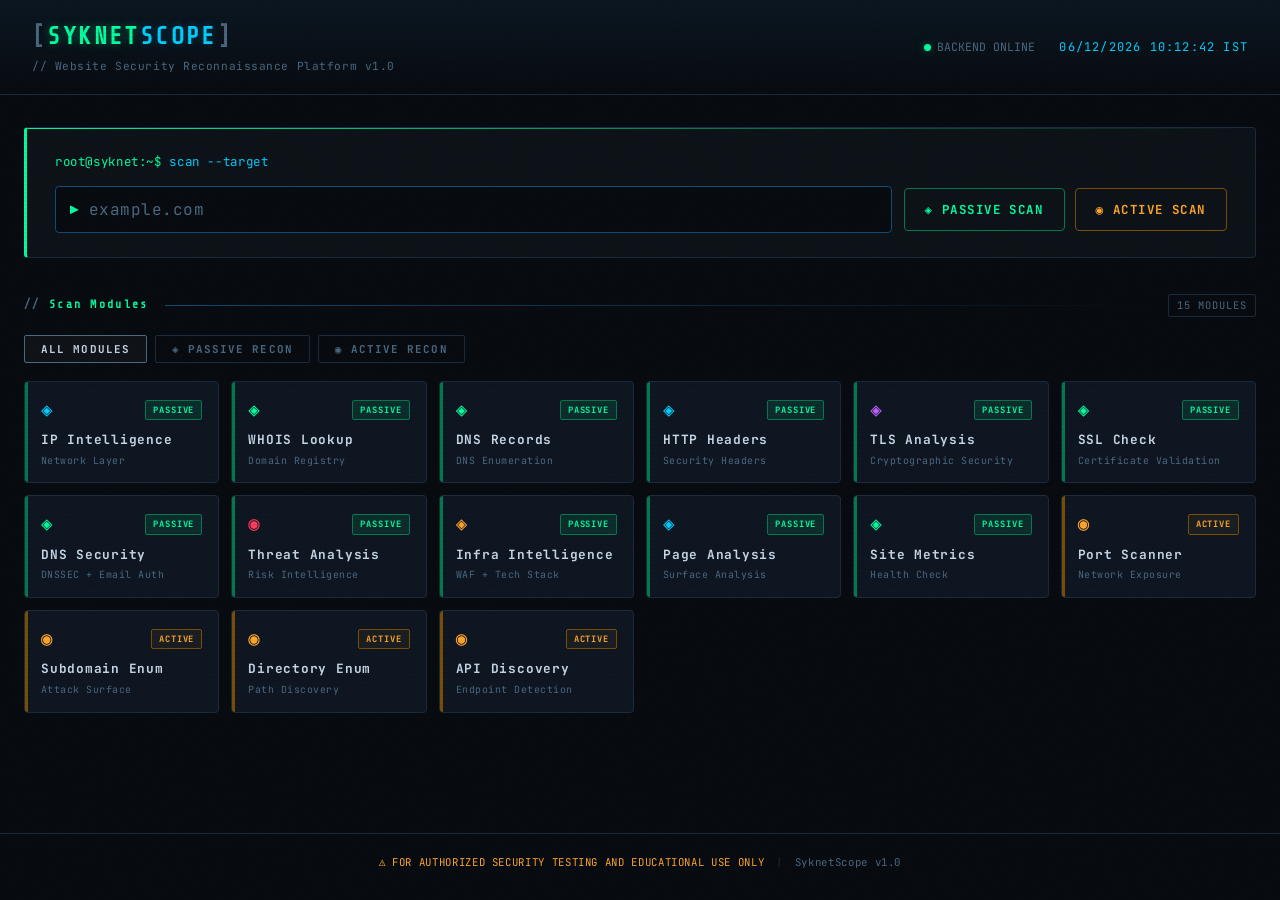
==== index.html @ b700f61b "Rename frontend/index.html to index.html" ====
<!DOCTYPE html>
<html lang="en">
<head>
<meta charset="UTF-8">
<meta name="viewport" content="width=device-width, initial-scale=1.0">
<title>SyknetScope — Web Recon</title>
<link rel="preconnect" href="https://fonts.googleapis.com">
<link rel="preconnect" href="https://fonts.gstatic.com" crossorigin>
<link href="https://fonts.googleapis.com/css2?family=JetBrains+Mono:wght@300;400;500;700&family=Share+Tech+Mono&display=swap" rel="stylesheet">
<style>
/* ─────────────────────────────────────────────
   ROOT + RESET
───────────────────────────────────────────── */
:root {
  --bg:          #060a0f;
  --bg-surface:  #0b1117;
  --bg-card:     #0d1520;
  --border:      #1a2a3a;
  --border-glow: #0f4c75;
  --green:       #00ff9f;
  --green-dim:   #007a4d;
  --green-faint: #00ff9f18;
  --cyan:        #00cfff;
  --cyan-dim:    #006d88;
  --amber:       #ffa62b;
  --red:         #ff3b5c;
  --red-dim:     #4a0010;
  --purple:      #bd5fff;
  --text-primary:#c8d8e8;
  --text-dim:    #4a6880;
  --text-label:  #6a8aa8;
  --font:        'JetBrains Mono','Share Tech Mono',monospace;
  --radius:      4px;
  --glow-g:      0 0 8px #00ff9f55, 0 0 20px #00ff9f22;
  --glow-c:      0 0 8px #00cfff44, 0 0 20px #00cfff11;
}
*,*::before,*::after{box-sizing:border-box;margin:0;padding:0;}
html{scroll-behavior:smooth;}
body{font-family:var(--font);background:var(--bg);color:var(--text-primary);min-height:100vh;overflow-x:hidden;line-height:1.6;}

/* ─────────────────────────────────────────────
   CRT OVERLAY
───────────────────────────────────────────── */
.scanline{position:fixed;inset:0;pointer-events:none;z-index:9999;background:repeating-linear-gradient(0deg,transparent,transparent 2px,rgba(0,0,0,.04) 2px,rgba(0,0,0,.04) 4px);}
.noise{position:fixed;inset:0;pointer-events:none;z-index:9998;opacity:.025;background-image:url("data:image/svg+xml,%3Csvg viewBox='0 0 256 256' xmlns='http://www.w3.org/2000/svg'%3E%3Cfilter id='n'%3E%3CfeTurbulence type='fractalNoise' baseFrequency='0.9' numOctaves='4' stitchTiles='stitch'/%3E%3C/filter%3E%3Crect width='100%25' height='100%25' filter='url(%23n)'/%3E%3C/svg%3E");background-size:200px 200px;}

/* ─────────────────────────────────────────────
   HEADER
───────────────────────────────────────────── */
header{display:flex;justify-content:space-between;align-items:center;padding:18px 32px;border-bottom:1px solid var(--border);background:linear-gradient(180deg,#0a1520,var(--bg));position:sticky;top:0;z-index:100;backdrop-filter:blur(4px);}
.logo{font-family:'Share Tech Mono',monospace;font-size:1.5rem;font-weight:700;letter-spacing:.1em;}
.logo-bracket{color:var(--text-dim);}
.logo-text{color:var(--green);text-shadow:var(--glow-g);}
.logo-accent{color:var(--cyan);text-shadow:var(--glow-c);}
.tagline{font-size:.7rem;color:var(--text-dim);margin-top:2px;letter-spacing:.05em;}
.header-right{display:flex;align-items:center;gap:24px;font-size:.72rem;color:var(--text-dim);}
.status-dot{width:7px;height:7px;border-radius:50%;background:var(--green);box-shadow:var(--glow-g);animation:blink 2s ease-in-out infinite;display:inline-block;margin-right:6px;}
@keyframes blink{0%,100%{opacity:1}50%{opacity:.4}}
.clock{color:var(--cyan);letter-spacing:.1em;font-size:.75rem;}

/* ─────────────────────────────────────────────
   MAIN
───────────────────────────────────────────── */
main{max-width:1300px;margin:0 auto;padding:32px 24px;}

/* ─────────────────────────────────────────────
   SCAN PANEL
───────────────────────────────────────────── */
.scan-panel{background:var(--bg-surface);border:1px solid var(--border);border-left:3px solid var(--green);border-radius:var(--radius);padding:24px 28px;margin-bottom:36px;position:relative;overflow:hidden;}
.scan-panel::before{content:'';position:absolute;top:0;left:0;right:0;height:1px;background:linear-gradient(90deg,var(--green),transparent);}
.terminal-prompt{font-size:.78rem;margin-bottom:14px;letter-spacing:.05em;}
.prompt-prefix{color:var(--green);}
.prompt-cmd{color:var(--cyan);}
.input-row{display:flex;gap:12px;flex-wrap:wrap;align-items:center;}
.input-wrapper{flex:1;min-width:260px;display:flex;align-items:center;background:var(--bg);border:1px solid var(--border-glow);border-radius:var(--radius);padding:0 14px;gap:10px;transition:border-color .2s,box-shadow .2s;}
.input-wrapper:focus-within{border-color:var(--green);box-shadow:0 0 0 2px var(--green-faint),var(--glow-g);}
.input-prefix{color:var(--green);font-size:.9rem;}
input[type=text]{flex:1;background:transparent;border:none;outline:none;color:var(--green);font-family:var(--font);font-size:1rem;padding:12px 0;caret-color:var(--green);letter-spacing:.03em;}
input::placeholder{color:var(--text-dim);}
.btn-group{display:flex;gap:10px;flex-wrap:wrap;}
.btn{font-family:var(--font);font-size:.78rem;font-weight:700;letter-spacing:.12em;padding:12px 20px;border:1px solid;border-radius:var(--radius);cursor:pointer;display:flex;align-items:center;gap:8px;transition:all .15s;background:transparent;}
.btn-passive{color:var(--green);border-color:var(--green-dim);}
.btn-passive:hover{background:var(--green-faint);border-color:var(--green);box-shadow:var(--glow-g);}
.btn-active{color:var(--amber);border-color:#7a4e00;}
.btn-active:hover{background:#ffa62b18;border-color:var(--amber);box-shadow:0 0 8px #ffa62b44;}

/* ─────────────────────────────────────────────
   MODULE SECTION HEADER
───────────────────────────────────────────── */
.modules-section{margin-bottom:40px;}
.modules-header{display:flex;align-items:center;gap:16px;margin-bottom:18px;}
.modules-title{font-family:'Share Tech Mono',monospace;font-size:.72rem;font-weight:700;letter-spacing:.2em;color:var(--text-dim);white-space:nowrap;}
.modules-title span{color:var(--green);}
.modules-divider{flex:1;height:1px;background:linear-gradient(90deg,var(--border-glow),transparent);}
.modules-count{font-size:.65rem;color:var(--text-dim);letter-spacing:.1em;border:1px solid var(--border);padding:2px 8px;border-radius:2px;white-space:nowrap;}

/* ─────────────────────────────────────────────
   FILTER TABS
───────────────────────────────────────────── */
.module-tabs{display:flex;gap:8px;margin-bottom:18px;flex-wrap:wrap;}
.module-tab{font-family:var(--font);font-size:.68rem;font-weight:700;letter-spacing:.1em;padding:6px 16px;border:1px solid var(--border);border-radius:2px;background:transparent;color:var(--text-dim);cursor:pointer;transition:all .15s;}
.module-tab:hover{border-color:var(--border-glow);color:var(--text-primary);}
.tab-all{color:var(--text-primary);border-color:var(--text-dim);background:#ffffff08;}
.tab-passive{color:var(--green);border-color:var(--green-dim);background:var(--green-faint);}
.tab-active-r{color:var(--amber);border-color:#7a4e00;background:#ffa62b0d;}

/* ─────────────────────────────────────────────
   MODULE GRID
───────────────────────────────────────────── */
.modules-grid{display:grid;grid-template-columns:repeat(auto-fill,minmax(195px,1fr));gap:12px;}

/* ─────────────────────────────────────────────
   MODULE CARD
───────────────────────────────────────────── */
.module-card{background:var(--bg-card);border:1px solid var(--border);border-radius:var(--radius);padding:18px 16px 14px;cursor:pointer;position:relative;overflow:hidden;transition:border-color .2s,transform .2s,box-shadow .2s;animation:cardIn .4s ease both;}
@keyframes cardIn{from{opacity:0;transform:translateY(14px) scale(.97)}to{opacity:1;transform:translateY(0) scale(1)}}

/* left accent bar */
.module-card::before{content:'';position:absolute;top:0;left:0;width:3px;height:100%;}
.mc-passive::before{background:var(--green-dim);}
.mc-active::before{background:#7a4e00;}

/* top glow line on hover */
.module-card::after{content:'';position:absolute;top:0;left:0;right:0;height:1px;background:transparent;transition:background .2s;}
.mc-passive:hover::after{background:linear-gradient(90deg,var(--green),transparent);}
.mc-active:hover::after{background:linear-gradient(90deg,var(--amber),transparent);}

/* scanline sweep */
.mc-sweep{position:absolute;inset:0;pointer-events:none;background:linear-gradient(180deg,transparent 0%,rgba(0,255,159,.04) 50%,transparent 100%);transform:translateY(-100%);}
.mc-active .mc-sweep{background:linear-gradient(180deg,transparent 0%,rgba(255,166,43,.04) 50%,transparent 100%);}
.module-card:hover .mc-sweep{animation:sweep .55s ease forwards;}
@keyframes sweep{from{transform:translateY(-100%)}to{transform:translateY(100%)}}

.mc-passive:hover{transform:translateY(-3px);border-color:var(--green-dim);box-shadow:0 8px 28px rgba(0,255,159,.1);}
.mc-active:hover{transform:translateY(-3px);border-color:#7a4e00;box-shadow:0 8px 28px rgba(255,166,43,.1);}

.mc-top{display:flex;justify-content:space-between;align-items:flex-start;margin-bottom:12px;}
.mc-icon{font-size:1.2rem;line-height:1;}
.mc-badge{font-size:.55rem;font-weight:700;letter-spacing:.1em;padding:2px 7px;border-radius:2px;border:1px solid;text-transform:uppercase;}
.mcb-passive{color:var(--green);border-color:var(--green-dim);background:var(--green-faint);}
.mcb-active{color:var(--amber);border-color:#7a4e00;background:#ffa62b0d;}

.mc-title{font-size:.8rem;font-weight:700;letter-spacing:.06em;color:var(--text-primary);margin-bottom:4px;line-height:1.3;}
.mc-label{font-size:.62rem;color:var(--text-dim);letter-spacing:.05em;}

/* ─────────────────────────────────────────────
   MODAL
───────────────────────────────────────────── */
.modal-overlay{position:fixed;inset:0;background:rgba(6,10,15,.9);backdrop-filter:blur(7px);z-index:700;display:flex;align-items:center;justify-content:center;padding:20px;animation:overlayIn .18s ease both;}
@keyframes overlayIn{from{opacity:0}to{opacity:1}}
.modal-box{background:var(--bg-card);border:1px solid var(--border-glow);border-radius:var(--radius);padding:28px;max-width:540px;width:100%;position:relative;overflow:hidden;animation:modalIn .25s cubic-bezier(.34,1.56,.64,1) both;}
@keyframes modalIn{from{opacity:0;transform:scale(.9) translateY(20px)}to{opacity:1;transform:scale(1) translateY(0)}}

/* top accent */
.modal-box::before{content:'';position:absolute;top:0;left:0;right:0;height:2px;}
.modal-passive::before{background:linear-gradient(90deg,var(--green),transparent);}
.modal-active::before{background:linear-gradient(90deg,var(--amber),transparent);}

/* corner brackets */
.mc-br{position:absolute;width:10px;height:10px;border-color:var(--border-glow);border-style:solid;border-width:0;}
.mc-br.tl{top:8px;left:8px;border-top-width:1px;border-left-width:1px;}
.mc-br.tr{top:8px;right:8px;border-top-width:1px;border-right-width:1px;}
.mc-br.bl{bottom:8px;left:8px;border-bottom-width:1px;border-left-width:1px;}
.mc-br.br{bottom:8px;right:8px;border-bottom-width:1px;border-right-width:1px;}

.modal-close{position:absolute;top:13px;right:13px;background:transparent;border:1px solid var(--border);color:var(--text-dim);font-family:var(--font);font-size:.7rem;padding:3px 9px;border-radius:2px;cursor:pointer;transition:all .15s;letter-spacing:.04em;}
.modal-close:hover{border-color:var(--red);color:var(--red);}

.modal-head{display:flex;align-items:center;gap:14px;margin-bottom:16px;}
.modal-icon-big{font-size:1.9rem;line-height:1;}
.modal-head-text{display:flex;flex-direction:column;gap:5px;}
.modal-title{font-family:'Share Tech Mono',monospace;font-size:1rem;font-weight:700;letter-spacing:.08em;color:var(--text-primary);}
.modal-badge-pill{display:inline-flex;align-items:center;gap:5px;font-size:.6rem;font-weight:700;letter-spacing:.1em;padding:2px 9px;border-radius:2px;border:1px solid;width:fit-content;}
.mbp-passive{color:var(--green);border-color:var(--green-dim);background:var(--green-faint);}
.mbp-active{color:var(--amber);border-color:#7a4e00;background:#ffa62b0d;}

.modal-div{height:1px;background:var(--border);margin:0 0 15px;}

.mlabel{font-size:.6rem;color:var(--text-dim);letter-spacing:.16em;text-transform:uppercase;margin-bottom:7px;}
.modal-desc{font-size:.81rem;color:var(--text-primary);line-height:1.8;margin-bottom:15px;}

.modal-tags{display:flex;flex-wrap:wrap;gap:6px;margin-bottom:16px;}
.m-tag{font-size:.6rem;padding:3px 9px;border-radius:2px;border:1px solid var(--border);color:var(--text-dim);letter-spacing:.05em;background:#ffffff04;}

.modal-out{background:#040810;border:1px solid var(--border);border-radius:var(--radius);padding:11px 14px;font-size:.72rem;color:var(--green);line-height:1.75;font-family:var(--font);white-space:pre;}
.modal-out.amber{color:var(--amber);}

/* ─────────────────────────────────────────────
   RESULTS / CARDS GRID (scan output)
───────────────────────────────────────────── */
.hidden{display:none!important;}
.target-banner{display:flex;align-items:center;flex-wrap:wrap;gap:10px;background:#0a1a28;border:1px solid var(--border-glow);border-radius:var(--radius);padding:10px 20px;margin-bottom:16px;font-size:.78rem;letter-spacing:.07em;}
.tb-label{color:var(--text-dim);}
.tb-domain{color:var(--cyan);font-weight:700;font-size:.88rem;text-shadow:var(--glow-c);}
.tb-type{color:var(--amber);}
.tb-time{color:var(--text-dim);}
.tb-sep{color:var(--border);margin:0 4px;}

.export-panel{display:flex;align-items:center;gap:16px;background:#080f18;border:1px solid var(--border-glow);border-left:3px solid var(--cyan);border-radius:var(--radius);padding:14px 20px;margin-bottom:20px;flex-wrap:wrap;}
.export-label{display:flex;align-items:center;gap:8px;font-size:.72rem;font-weight:700;letter-spacing:.12em;color:var(--text-dim);white-space:nowrap;}
.export-btns{display:flex;gap:10px;flex-wrap:wrap;}
.btn-export{font-family:var(--font);font-size:.7rem;font-weight:700;letter-spacing:.1em;padding:7px 14px;border:1px solid;border-radius:var(--radius);cursor:pointer;background:transparent;display:flex;align-items:center;gap:7px;transition:all .15s;}
.export-hint{font-size:.56rem;opacity:.55;letter-spacing:.03em;}
.bex-pdf{color:#ff6b6b;border-color:#5a1a1a;}
.bex-pdf:hover{background:#ff6b6b18;border-color:#ff6b6b;}
.bex-json{color:var(--amber);border-color:#7a4e00;}
.bex-json:hover{background:#ffa62b18;border-color:var(--amber);}
.bex-csv{color:var(--green);border-color:var(--green-dim);}
.bex-csv:hover{background:var(--green-faint);border-color:var(--green);}
.bex-txt{color:var(--cyan);border-color:var(--cyan-dim);}
.bex-txt:hover{background:#00cfff12;border-color:var(--cyan);}

.risk-banner{display:flex;align-items:center;gap:12px;padding:12px 20px;border-radius:var(--radius);margin-bottom:20px;border-left:3px solid;font-size:.82rem;flex-wrap:wrap;}
.risk-low{background:#001a0e;border-color:var(--green);}
.risk-medium{background:#1a1000;border-color:var(--amber);}
.risk-high{background:var(--red-dim);border-color:var(--red);}
.risk-level{font-weight:700;font-size:.9rem;letter-spacing:.1em;}
.risk-sep{color:var(--text-dim);}

.cards-grid{display:grid;grid-template-columns:repeat(2,1fr);gap:16px;}
@media(max-width:900px){.cards-grid{grid-template-columns:1fr;}}
.card{background:var(--bg-card);border:1px solid var(--border);border-radius:var(--radius);overflow:hidden;transition:border-color .2s;animation:cardIn .3s ease both;}
.card:hover{border-color:var(--border-glow);}
.card.wide{grid-column:1/-1;}
.card-header{display:flex;align-items:center;gap:10px;padding:10px 16px;background:#0a1520;border-bottom:1px solid var(--border);font-size:.72rem;font-weight:700;letter-spacing:.12em;color:var(--text-dim);}
.card-icon{color:var(--green);font-size:.85rem;}
.card-status{margin-left:auto;font-size:.63rem;padding:2px 8px;border-radius:2px;border:1px solid;}
.cs-ok{color:var(--green);border-color:var(--green-dim);background:var(--green-faint);}
.cs-warn{color:var(--amber);border-color:#7a4e00;background:#ffa62b12;}
.cs-err{color:var(--red);border-color:var(--red-dim);background:#ff3b5c12;}
.cs-loading{color:var(--cyan);border-color:var(--cyan-dim);background:#00cfff12;}
.card-body{padding:14px 16px;font-size:.78rem;}

.kv-row{display:flex;align-items:flex-start;gap:12px;padding:5px 0;border-bottom:1px solid #0d1a25;}
.kv-row:last-child{border-bottom:none;}
.kv-key{color:var(--text-label);min-width:140px;flex-shrink:0;font-size:.72rem;letter-spacing:.05em;padding-top:1px;}
.kv-val{color:var(--text-primary);word-break:break-all;flex:1;}
.v-green{color:var(--green)!important;}
.v-red{color:var(--red)!important;}
.v-amber{color:var(--amber)!important;}
.v-cyan{color:var(--cyan)!important;}
.v-dim{color:var(--text-dim);font-style:italic;}

.tag{display:inline-block;padding:2px 8px;border-radius:2px;font-size:.67rem;letter-spacing:.07em;margin:2px 3px 2px 0;border:1px solid;}
.tg-cyan{color:var(--cyan);border-color:var(--cyan-dim);background:#00cfff0d;}
.tg-green{color:var(--green);border-color:var(--green-dim);background:var(--green-faint);}
.tg-amber{color:var(--amber);border-color:#7a4e00;background:#ffa62b0d;}

.sec-row{display:flex;justify-content:space-between;align-items:center;padding:5px 0;border-bottom:1px solid #0d1a25;font-size:.73rem;}
.sec-row:last-child{border-bottom:none;}
.sec-name{color:var(--text-label);font-size:.69rem;}

.port-wrap{overflow-x:auto;margin-top:8px;}
table{width:100%;border-collapse:collapse;font-size:.74rem;}
thead tr{border-bottom:1px solid var(--border-glow);}
th{padding:8px 12px;text-align:left;color:var(--text-dim);font-weight:700;letter-spacing:.1em;font-size:.67rem;}
td{padding:6px 12px;border-bottom:1px solid var(--border);}
tr:hover td{background:#0a1520;}
.td-port{color:var(--cyan);font-weight:600;}
.td-svc{color:var(--green);}
.td-proto{color:var(--text-dim);font-size:.69rem;}

.item-list{display:flex;flex-direction:column;gap:6px;margin-top:6px;}
.item-entry{display:flex;justify-content:space-between;align-items:center;padding:6px 10px;background:#081218;border:1px solid var(--border);border-radius:2px;border-left:2px solid var(--green-dim);font-size:.74rem;}
.item-entry:hover{border-left-color:var(--green);}
.item-url{color:var(--cyan);word-break:break-all;}
.item-meta{color:var(--text-dim);font-size:.67rem;margin-left:12px;white-space:nowrap;}
.s200{color:var(--green);}
.s301,.s302{color:var(--cyan);}
.s401,.s403{color:var(--amber);}

.sum-count{font-size:.74rem;color:var(--text-dim);margin-bottom:10px;padding-bottom:8px;border-bottom:1px solid var(--border);}
.sum-count .cnt{color:var(--green);font-weight:700;font-size:.84rem;}

.toggle-hdr{cursor:pointer;user-select:none;}
.toggle-hdr:hover{background:#0f1e2e;}
.toggle-arrow{margin-left:auto;color:var(--text-dim);transition:transform .2s;}
.toggle-arrow.open{transform:rotate(90deg);}

pre{background:#040810;border:1px solid var(--border);border-radius:var(--radius);padding:14px;overflow:auto;max-height:450px;font-size:.71rem;color:#6a8aa8;line-height:1.7;white-space:pre-wrap;word-break:break-all;}

.loading-overlay{position:fixed;inset:0;background:rgba(6,10,15,.92);backdrop-filter:blur(4px);z-index:500;display:flex;align-items:center;justify-content:center;}
.loading-box{background:var(--bg-card);border:1px solid var(--border-glow);border-radius:var(--radius);padding:40px 48px;text-align:center;min-width:360px;box-shadow:0 0 60px #00ff9f18;}
.loading-spinner{position:relative;width:64px;height:64px;margin:0 auto 20px;}
.spinner-ring{position:absolute;inset:0;border:2px solid var(--border);border-top-color:var(--green);border-radius:50%;animation:spin 1s linear infinite;}
@keyframes spin{to{transform:rotate(360deg)}}
.spinner-icon{position:absolute;inset:0;display:flex;align-items:center;justify-content:center;color:var(--green);font-size:1.4rem;text-shadow:var(--glow-g);animation:blink 1.2s ease-in-out infinite;}
.loading-text{color:var(--cyan);font-size:.82rem;letter-spacing:.08em;margin-bottom:16px;}
.loading-bar{height:3px;background:var(--border);border-radius:2px;overflow:hidden;margin-bottom:16px;}
.loading-fill{height:100%;background:linear-gradient(90deg,var(--green),var(--cyan));border-radius:2px;transition:width .4s ease;box-shadow:var(--glow-g);}
.loading-log{font-size:.67rem;color:var(--text-dim);text-align:left;max-height:80px;overflow:hidden;display:flex;flex-direction:column;gap:3px;}
.log-ln{animation:fadeUp .2s ease;}
@keyframes fadeUp{from{opacity:0;transform:translateY(4px)}to{opacity:1;transform:translateY(0)}}

footer{text-align:center;padding:20px;font-size:.67rem;color:var(--text-dim);border-top:1px solid var(--border);margin-top:48px;letter-spacing:.06em;display:flex;align-items:center;justify-content:center;gap:12px;flex-wrap:wrap;}
.fw{color:var(--amber);}
.fs{color:var(--border);}

.error-msg{color:var(--red);font-size:.77rem;padding:8px;border:1px solid var(--red-dim);border-radius:var(--radius);background:#ff3b5c0a;}
.no-data{color:var(--text-dim);font-style:italic;font-size:.74rem;}

@media(max-width:640px){
  header{padding:14px 16px;}
  main{padding:20px 12px;}
  .input-row{flex-direction:column;}
  .input-wrapper,.btn-group{width:100%;}
  .btn{flex:1;justify-content:center;}
  .loading-box{min-width:unset;padding:28px 20px;}
  .modules-grid{grid-template-columns:repeat(2,1fr);}
  .export-panel{flex-direction:column;align-items:flex-start;}
}
</style>
</head>
<body>

<div class="scanline"></div>
<div class="noise"></div>

<!-- ══ HEADER ══ -->
<header>
  <div>
    <div class="logo">
      <span class="logo-bracket">[</span><span class="logo-text">SYKNET</span><span class="logo-accent">SCOPE</span><span class="logo-bracket">]</span>
    </div>
    <div class="tagline">// Website Security Reconnaissance Platform v1.0</div>
  </div>
  <div class="header-right">
    <div><span class="status-dot"></span>BACKEND ONLINE</div>
    <div class="clock" id="clock"></div>
  </div>
</header>

<main>

  <!-- ══ SCAN INPUT ══ -->
  <section class="scan-panel">
    <div class="terminal-prompt">
      <span class="prompt-prefix">root@syknet:~$</span>
      <span class="prompt-cmd"> scan --target</span>
    </div>
    <div class="input-row">
      <div class="input-wrapper">
        <span class="input-prefix">▶</span>
        <input type="text" id="domain" placeholder="example.com" autocomplete="off" spellcheck="false">
      </div>
      <div class="btn-group">
        <button class="btn btn-passive" onclick="runPassiveScan()"><span>◈</span>PASSIVE SCAN</button>
        <button class="btn btn-active"  onclick="runActiveScan()"><span>◉</span>ACTIVE SCAN</button>
      </div>
    </div>
  </section>

  <!-- ══ MODULE CARDS ══ -->
  <section class="modules-section">
    <div class="modules-header">
      <div class="modules-title">// <span>Scan Modules</span></div>
      <div class="modules-divider"></div>
      <div class="modules-count" id="modCount">15 MODULES</div>
    </div>
    <div class="module-tabs">
      <button class="module-tab tab-all"      onclick="filterMods('all',this)">ALL MODULES</button>
      <button class="module-tab"              onclick="filterMods('passive',this)">◈ PASSIVE RECON</button>
      <button class="module-tab"              onclick="filterMods('active',this)">◉ ACTIVE RECON</button>
    </div>
    <div class="modules-grid" id="modGrid"></div>
  </section>

  <!-- ══ RESULTS ══ -->
  <div id="resultsWrap" class="hidden">

    <div class="target-banner">
      <span class="tb-label">TARGET:</span><span class="tb-domain" id="tbDomain"></span>
      <span class="tb-sep">|</span>
      <span class="tb-label">SCAN:</span><span class="tb-type" id="tbType"></span>
      <span class="tb-sep">|</span>
      <span class="tb-label">STARTED:</span><span class="tb-time" id="tbTime"></span>
    </div>

    <div id="exportPanel" class="export-panel hidden">
      <div class="export-label">⬇ EXPORT REPORT</div>
      <div class="export-btns">
        <button class="btn-export bex-pdf"  onclick="exportPDF()">▣ PDF <span class="export-hint">Print-ready</span></button>
        <button class="btn-export bex-json" onclick="exportJSON()">{ } JSON <span class="export-hint">Raw data</span></button>
        <button class="btn-export bex-csv"  onclick="exportCSV()">⊞ CSV <span class="export-hint">Spreadsheet</span></button>
        <button class="btn-export bex-txt"  onclick="exportTXT()">≡ TXT <span class="export-hint">Plain text</span></button>
      </div>
    </div>

    <!-- PASSIVE -->
    <div id="passiveSection" class="hidden">
      <div id="riskBanner" class="risk-banner hidden">
        <span>⚠</span><span id="riskLevel" class="risk-level"></span>
        <span class="risk-sep">—</span><span id="riskFindings"></span>
      </div>
      <div class="cards-grid">
        <div class="card"><div class="card-header"><span class="card-icon">◈</span>IP INTELLIGENCE<span class="card-status" id="s-ip"></span></div><div class="card-body" id="b-ip"></div></div>
        <div class="card"><div class="card-header"><span class="card-icon">◈</span>WHOIS LOOKUP<span class="card-status" id="s-whois"></span></div><div class="card-body" id="b-whois"></div></div>
        <div class="card"><div class="card-header"><span class="card-icon">◈</span>DNS RECORDS<span class="card-status" id="s-dns"></span></div><div class="card-body" id="b-dns"></div></div>
        <div class="card"><div class="card-header"><span class="card-icon">◈</span>TLS / SSL<span class="card-status" id="s-tls"></span></div><div class="card-body" id="b-tls"></div></div>
        <div class="card"><div class="card-header"><span class="card-icon">◈</span>HTTP HEADERS<span class="card-status" id="s-headers"></span></div><div class="card-body" id="b-headers"></div></div>
        <div class="card"><div class="card-header"><span class="card-icon">◈</span>EMAIL SECURITY<span class="card-status" id="s-email"></span></div><div class="card-body" id="b-email"></div></div>
        <div class="card"><div class="card-header"><span class="card-icon">◈</span>TECH STACK<span class="card-status" id="s-tech"></span></div><div class="card-body" id="b-tech"></div></div>
        <div class="card"><div class="card-header"><span class="card-icon">◈</span>FIREWALL / WAF<span class="card-status" id="s-fw"></span></div><div class="card-body" id="b-fw"></div></div>
        <div class="card wide"><div class="card-header"><span class="card-icon">◉</span>THREAT INTELLIGENCE<span class="card-status" id="s-threat"></span></div><div class="card-body" id="b-threat"></div></div>
        <div class="card wide"><div class="card-header"><span class="card-icon">◈</span>PAGE ANALYSIS<span class="card-status" id="s-page"></span></div><div class="card-body" id="b-page"></div></div>
        <div class="card wide"><div class="card-header toggle-hdr" onclick="tog('b-raw','ra')"><span class="card-icon">≡</span>RAW JSON<span class="toggle-arrow" id="ra">▶</span></div><div class="card-body hidden" id="b-raw"><pre id="rawJ"></pre></div></div>
      </div>
    </div>

    <!-- ACTIVE -->
    <div id="activeSection" class="hidden">
      <div class="cards-grid">
        <div class="card wide"><div class="card-header"><span class="card-icon">◉</span>PORT SCAN<span class="card-status" id="s-ports"></span></div><div class="card-body" id="b-ports"></div></div>
        <div class="card"><div class="card-header"><span class="card-icon">◈</span>SUBDOMAINS<span class="card-status" id="s-subs"></span></div><div class="card-body" id="b-subs"></div></div>
        <div class="card"><div class="card-header"><span class="card-icon">◈</span>DIRECTORIES<span class="card-status" id="s-dirs"></span></div><div class="card-body" id="b-dirs"></div></div>
        <div class="card wide"><div class="card-header"><span class="card-icon">◈</span>API DISCOVERY<span class="card-status" id="s-api"></span></div><div class="card-body" id="b-api"></div></div>
        <div class="card wide"><div class="card-header toggle-hdr" onclick="tog('b-raw2','ra2')"><span class="card-icon">≡</span>RAW JSON<span class="toggle-arrow" id="ra2">▶</span></div><div class="card-body hidden" id="b-raw2"><pre id="rawJ2"></pre></div></div>
      </div>
    </div>
  </div>

  <!-- ══ LOADING ══ -->
  <div id="loadingOverlay" class="loading-overlay hidden">
    <div class="loading-box">
      <div class="loading-spinner">
        <div class="spinner-ring"></div>
        <span class="spinner-icon">◈</span>
      </div>
      <div class="loading-text" id="loadTxt">Initializing...</div>
      <div class="loading-bar"><div class="loading-fill" id="loadFill"></div></div>
      <div class="loading-log" id="loadLog"></div>
    </div>
  </div>

</main>

<!-- ══ MODAL CONTAINER ══ -->
<div id="modalWrap"></div>

<footer>
  <span class="fw">⚠ FOR AUTHORIZED SECURITY TESTING AND EDUCATIONAL USE ONLY</span>
  <span class="fs">|</span>
  <span>SyknetScope v1.0</span>
</footer>

<script>
const API = "https://skynetscope.onrender.com";

/* ── IST Clock ── */
const getIST = () => new Date().toLocaleString("en-IN",{timeZone:"Asia/Kolkata",year:"numeric",month:"2-digit",day:"2-digit",hour:"2-digit",minute:"2-digit",second:"2-digit",hour12:false}).replace(","," ")+" IST";
setInterval(()=>{const e=document.getElementById("clock");if(e)e.textContent=getIST();},1000);
document.getElementById("clock").textContent=getIST();

/* ── Globals ── */
let lastData=null, lastType=null, lastDomain=null;

/* ── Utils ── */
const $=id=>document.getElementById(id);
const esc=s=>{if(typeof s!=="string")s=String(s??"");return s.replace(/&/g,"&amp;").replace(/</g,"&lt;").replace(/>/g,"&gt;").replace(/"/g,"&quot;");};
const fmtBytes=b=>b<1024?b+" B":b<1048576?(b/1024).toFixed(1)+" KB":(b/1048576).toFixed(1)+" MB";
const getDomain=()=>$("domain").value.trim().replace(/^https?:\/\//,"").split("/")[0];

function kv(k,v,vc=""){
  if(v===null||v===undefined||v==="")v='<span class="no-data">—</span>';
  return`<div class="kv-row"><span class="kv-key">${k}</span><span class="kv-val ${vc}">${v}</span></div>`;
}
function yn(val,goodTrue=true){
  if(val===true) return goodTrue?'<span class="v-green">✓ YES</span>':'<span class="v-amber">⚠ YES</span>';
  if(val===false)return goodTrue?'<span class="v-red">✗ NO</span>':'<span class="v-green">✓ NO</span>';
  return`<span>${esc(String(val??"—"))}</span>`;
}
function setCS(id,txt,cls){const e=$(id);if(!e)return;e.textContent=txt;e.className="card-status "+cls;}
function errHTML(m){return`<div class="error-msg">⚠ ${esc(m)}</div>`;}
function tog(bodyId,arrowId){$(bodyId).classList.toggle("hidden");$(arrowId).classList.toggle("open");}

/* ── Loading ── */
const P_STEPS=["Resolving IP address...","Querying WHOIS...","Fetching DNS records...","Analyzing HTTP headers...","Checking TLS certificate...","Detecting WAF / Firewall...","Scanning tech stack...","Running threat intelligence...","Finalizing results..."];
const A_STEPS=["Scanning ports 1–1024...","Enumerating subdomains...","Brute-forcing directories...","Detecting API endpoints...","Compiling results..."];
let loadTmr=null;
function showLoading(steps){
  $("loadingOverlay").classList.remove("hidden");
  $("loadFill").style.width="0%";
  $("loadLog").innerHTML="";
  let i=0;
  function step(){
    if(i<steps.length){
      $("loadFill").style.width=Math.round((i+1)/steps.length*90)+"%";
      $("loadTxt").textContent=steps[i];
      const ln=document.createElement("div");
      ln.className="log-ln";ln.textContent="› "+steps[i];
      $("loadLog").appendChild(ln);$("loadLog").scrollTop=9999;
      i++;loadTmr=setTimeout(step,800+Math.random()*600);
    }
  }
  step();
}
function hideLoading(){
  clearTimeout(loadTmr);
  $("loadFill").style.width="100%";
  setTimeout(()=>$("loadingOverlay").classList.add("hidden"),300);
}

/* ── Banner ── */
function showBanner(domain,type){
  $("resultsWrap").classList.remove("hidden");
  $("tbDomain").textContent=domain;
  $("tbType").textContent=type;
  $("tbTime").textContent=getIST();
}

/* ─────────────────────────
   PASSIVE SCAN
───────────────────────── */
async function runPassiveScan(){
  const domain=getDomain();
  if(!domain){alert("Enter a domain first");return;}
  lastDomain=domain;lastType="passive";lastData=null;
  $("exportPanel").classList.add("hidden");
  $("passiveSection").classList.remove("hidden");
  $("activeSection").classList.add("hidden");
  showBanner(domain,"PASSIVE RECON");
  showLoading(P_STEPS);
  ["ip","whois","dns","tls","headers","email","tech","fw","threat","page"].forEach(id=>setCS("s-"+id,"SCANNING...","cs-loading"));
  try{
    const res=await fetch(`${API}/scan?domain=${encodeURIComponent(domain)}`);
    const data=await res.json();
    hideLoading();lastData=data;
    renderPassive(data);
    $("exportPanel").classList.remove("hidden");
  }catch(e){
    hideLoading();
    $("b-ip").innerHTML=errHTML("Cannot reach backend. Is uvicorn running on port 8000?");
  }
}

function renderPassive(d){
  renderIP(d.ip_info);
  renderWhois(d.whois);
  renderDNS(d.dns_records);
  renderTLS(d.ssl_chain,d.tls_cipher_suites,d.tls_security_config,d.tls_handshake);
  renderHeaders(d.http_info);
  renderEmail(d.email_configuration,d.dns_security);
  renderTech(d.tech_stack);
  renderFirewall(d.firewall_detection);
  renderThreat(d.threat_analysis);
  renderPage(d.page_analysis);
  $("rawJ").textContent=JSON.stringify(d,null,2);
}

function renderIP(d){
  if(!d)return;
  if(d.error){$("b-ip").innerHTML=errHTML(d.error);setCS("s-ip","ERROR","cs-err");return;}
  $("b-ip").innerHTML=[
    kv("IP Address",`<span class="v-cyan">${esc(d.ip||"—")}</span>`),
    kv("City",esc(d.city||"—")),kv("Region",esc(d.region||"—")),
    kv("Country",esc(d.country||"—")),kv("ASN / Org",esc(d.org||"—")),
    kv("Coordinates",esc(d.location||"—"))
  ].join("");
  setCS("s-ip","OK","cs-ok");
}

function renderWhois(d){
  if(!d)return;
  if(d.error){$("b-whois").innerHTML=errHTML(d.error);setCS("s-whois","ERROR","cs-err");return;}
  const dn=Array.isArray(d.domain_name)?d.domain_name[0]:(d.domain_name||"—");
  const ns=Array.isArray(d.name_servers)?d.name_servers.join(", "):(d.name_servers||"—");
  $("b-whois").innerHTML=[
    kv("Domain",esc(dn)),kv("Registrar",esc(d.registrar||"—")),
    kv("Created",esc(d.creation_date||"—")),kv("Expires",esc(d.expiration_date||"—")),
    kv("Updated",esc(d.updated_date||"—")),
    kv("Name Servers",`<span style="font-size:.7rem">${esc(ns)}</span>`)
  ].join("");
  setCS("s-whois","OK","cs-ok");
}

function renderDNS(d){
  if(!d)return;
  let h="";
  ["A","AAAA","MX","NS","CNAME","TXT"].forEach(t=>{
    const r=d[t];
    h+=kv(t,r&&r.length?r.map(x=>`<span class="tag tg-cyan">${esc(x)}</span>`).join(" "):'<span class="no-data">—</span>');
  });
  $("b-dns").innerHTML=h;setCS("s-dns","OK","cs-ok");
}

function renderTLS(chain,ciphers,cfg,hs){
  let h="";
  if(chain&&!chain.error){
    h+=kv("Subject",esc(chain.subject?.commonName||"—"));
    h+=kv("Issuer",esc(chain.issuer?.organizationName||"—"));
    h+=kv("Valid From",esc(chain.valid_from||"—"));
    h+=kv("Valid To",esc(chain.valid_to||"—"));
    h+=kv("Status",chain.expired?'<span class="v-red">✗ EXPIRED</span>':'<span class="v-green">✓ Valid</span>');
  }else if(chain?.error)h+=errHTML(chain.error);
  if(ciphers&&!ciphers.error){
    h+=kv("Cipher",`<span style="font-size:.7rem">${esc(ciphers.cipher_suite||"—")}</span>`);
    h+=kv("Protocol",esc(ciphers.protocol||"—"));
    h+=kv("Key Size",ciphers.key_size?ciphers.key_size+" bits":"—");
  }
  if(cfg){
    const wp=cfg.weak_protocols_supported;
    h+=kv("Weak Protocols",(wp&&wp.length)?`<span class="v-red">✗ ${esc(wp.join(", "))}</span>`:'<span class="v-green">✓ Secure</span>');
  }
  if(hs)h+=kv("Handshake",hs.handshake_successful?`<span class="v-green">✓ ${esc(hs.protocol)}</span>`:'<span class="v-red">✗ Failed</span>');
  $("b-tls").innerHTML=h||'<span class="no-data">No TLS data</span>';
  setCS("s-tls",chain?.expired?"EXPIRED":"OK",chain?.expired?"cs-err":"cs-ok");
}

function renderHeaders(d){
  if(!d)return;
  if(d.error){$("b-headers").innerHTML=errHTML(d.error);setCS("s-headers","ERROR","cs-err");return;}
  const sec=d.security_headers||{};
  const EXP=["Content-Security-Policy","X-Frame-Options","X-Content-Type-Options","Referrer-Policy","Strict-Transport-Security"];
  let h=kv("Status Code",String(d.status_code||"—"))+kv("Server",esc(d.server||"Hidden"));
  h+=`<div style="margin-top:9px;font-size:.66rem;color:var(--text-dim);letter-spacing:.1em;margin-bottom:5px">SECURITY HEADERS</div>`;
  EXP.forEach(x=>{
    h+=`<div class="sec-row"><span class="sec-name">${x}</span>${sec[x]?'<span class="v-green">✓ SET</span>':'<span class="v-red">✗ MISSING</span>'}</div>`;
  });
  const miss=EXP.filter(x=>!sec[x]).length;
  $("b-headers").innerHTML=h;
  setCS("s-headers",miss+" MISSING",miss>0?"cs-warn":"cs-ok");
}

function renderEmail(em,dns){
  let h="";
  if(dns)h+=kv("DNSSEC",dns.dnssec_enabled?'<span class="v-green">✓ Enabled</span>':'<span class="v-red">✗ Disabled</span>');
  if(em){
    h+=kv("SPF",em.spf?`<span class="v-green" style="font-size:.7rem">${esc(em.spf)}</span>`:'<span class="v-red">✗ Not configured</span>');
    h+=kv("DMARC",em.dmarc?`<span class="v-green" style="font-size:.7rem">${esc(em.dmarc)}</span>`:'<span class="v-red">✗ Not configured</span>');
    h+=kv("DKIM",esc(em.dkim||"—"));
  }
  const issues=(!em?.spf?1:0)+(!em?.dmarc?1:0);
  $("b-email").innerHTML=h||'<span class="no-data">No data</span>';
  setCS("s-email",issues>0?issues+" ISSUES":"OK",issues>0?"cs-warn":"cs-ok");
}

function renderTech(d){
  if(!d||d.error){$("b-tech").innerHTML=d?.error?errHTML(d.error):'<span class="no-data">No tech detected</span>';setCS("s-tech","N/A","cs-warn");return;}
  const e=Object.entries(d);
  $("b-tech").innerHTML=e.length?e.map(([c,t])=>kv(esc(c),(Array.isArray(t)?t:[t]).map(x=>`<span class="tag tg-cyan">${esc(x)}</span>`).join(" "))).join(""):'<span class="no-data">None detected</span>';
  setCS("s-tech",e.length+" FOUND","cs-ok");
}

function renderFirewall(d){
  if(!d||d.error){$("b-fw").innerHTML=d?.error?errHTML(d.error):'<span class="no-data">No data</span>';setCS("s-fw","ERROR","cs-err");return;}
  $("b-fw").innerHTML=d.waf_detected
    ?kv("WAF Detected",`<span class="v-amber">✓ ${esc(d.provider?.toUpperCase()||"Unknown")}</span>`)
    :kv("WAF Detected",'<span class="v-green">✗ None detected</span>');
  setCS("s-fw",d.waf_detected?"WAF FOUND":"NONE",d.waf_detected?"cs-warn":"cs-ok");
}

function renderThreat(d){
  if(!d)return;
  const rc={Low:"v-green",Medium:"v-amber",High:"v-red"};
  const rb=$("riskBanner");
  rb.className="risk-banner risk-"+(d.risk_level||"low").toLowerCase();
  rb.classList.remove("hidden");
  $("riskLevel").textContent="RISK: "+(d.risk_level||"?").toUpperCase();
  $("riskFindings").textContent=(d.findings||[]).join(" · ");
  let h=kv("Risk Level",`<span class="${rc[d.risk_level]||""}" style="font-weight:700">${esc(d.risk_level)}</span>`);
  (d.findings||[]).forEach(f=>h+=`<div class="kv-row"><span class="kv-key">Finding</span><span class="kv-val ${f.includes("No obvious")?"v-green":"v-amber"}">${esc(f)}</span></div>`);
  const vt=d.virustotal;
  if(vt?.enabled&&vt.source){
    h+=`<div style="margin-top:9px;font-size:.66rem;color:var(--text-dim);letter-spacing:.1em;margin-bottom:5px">VIRUSTOTAL</div>`;
    h+=kv("Malicious",`<span class="${vt.malicious>0?"v-red":"v-green"}">${vt.malicious}</span>`);
    h+=kv("Suspicious",`<span class="${vt.suspicious>0?"v-amber":"v-green"}">${vt.suspicious}</span>`);
    h+=kv("Harmless",String(vt.harmless||0));
    h+=kv("Reputation",String(vt.reputation||0));
  }
  if(d.external_reports){
    h+=`<div style="margin-top:9px;font-size:.66rem;color:var(--text-dim);letter-spacing:.1em;margin-bottom:5px">EXTERNAL REPORTS</div>`;
    Object.entries(d.external_reports).forEach(([n,u])=>h+=`<div class="kv-row"><span class="kv-key">${esc(n)}</span><a href="${esc(u)}" target="_blank" rel="noopener" style="color:var(--cyan);font-size:.7rem">${esc(u)}</a></div>`);
  }
  $("b-threat").innerHTML=h;
  setCS("s-threat",d.risk_level,d.risk_level==="High"?"cs-err":d.risk_level==="Medium"?"cs-warn":"cs-ok");
}

function renderPage(d){
  if(!d||d.error){$("b-page").innerHTML=d?.error?errHTML(d.error):'<span class="no-data">No data</span>';setCS("s-page","ERROR","cs-err");return;}
  let h="";
  if(d.quality_metrics){const q=d.quality_metrics;h+=kv("Status Code",String(q.status_code||"—"))+kv("HTTPS",yn(q.https))+kv("Response Time",q.response_time_ms?Math.round(q.response_time_ms)+" ms":"—")+kv("Content Length",q.content_length?fmtBytes(q.content_length):"—");}
  if(d.site_features){const f=d.site_features;h+=`<div style="margin-top:9px;font-size:.66rem;color:var(--text-dim);letter-spacing:.1em;margin-bottom:5px">FEATURES</div>`;h+=kv("Has Forms",yn(f.has_forms,false))+kv("Has Login",yn(f.has_login,false))+kv("Uses JS",yn(f.uses_javascript))+kv("Has iFrame",yn(f.has_iframe,false));}
  $("b-page").innerHTML=h;setCS("s-page","OK","cs-ok");
}

/* ─────────────────────────
   ACTIVE SCAN
───────────────────────── */
async function runActiveScan(){
  const domain=getDomain();
  if(!domain){alert("Enter a domain first");return;}
  if(!confirm("⚠ ACTIVE SCAN WARNING\n\nOnly scan systems you own or have explicit permission to test.\n\nContinue?"))return;
  lastDomain=domain;lastType="active";lastData=null;
  $("exportPanel").classList.add("hidden");
  $("activeSection").classList.remove("hidden");
  $("passiveSection").classList.add("hidden");
  showBanner(domain,"ACTIVE RECON");
  showLoading(A_STEPS);
  ["ports","subs","dirs","api"].forEach(id=>setCS("s-"+id,"SCANNING...","cs-loading"));
  try{
    const res=await fetch(`${API}/active-scan?domain=${encodeURIComponent(domain)}`);
    const data=await res.json();
    hideLoading();lastData=data;
    renderPorts(data.port_scan);
    renderSubs(data.subdomain_enum);
    renderDirs(data.directory_enum);
    renderAPI(data.api_discovery);
    $("rawJ2").textContent=JSON.stringify(data,null,2);
    $("exportPanel").classList.remove("hidden");
  }catch(e){
    hideLoading();
    $("b-ports").innerHTML=errHTML("Cannot reach backend. Is uvicorn running on port 8000?");
  }
}

function renderPorts(d){
  if(!d){$("b-ports").innerHTML='<span class="no-data">No data</span>';return;}
  const ports=d.open_ports||[];
  let h=`<div class="sum-count">Scanned: <span class="cnt">${esc(d.scan_range||"")}</span> &nbsp;|&nbsp; Open: <span class="cnt">${ports.length}</span></div>`;
  if(!ports.length){$("b-ports").innerHTML=h+'<span class="no-data">No open ports found</span>';setCS("s-ports","0 OPEN","cs-ok");return;}
  h+=`<div class="port-wrap"><table><thead><tr><th>PORT</th><th>PROTO</th><th>SERVICE</th></tr></thead><tbody>`;
  ports.forEach(p=>{h+=`<tr><td class="td-port">${p.port}</td><td class="td-proto">${esc(p.protocol)}</td><td class="td-svc">${esc(p.service)}</td></tr>`;});
  h+=`</tbody></table></div>`;
  $("b-ports").innerHTML=h;setCS("s-ports",ports.length+" OPEN",ports.length>5?"cs-warn":"cs-ok");
}

function renderSubs(d){
  if(!d){$("b-subs").innerHTML='<span class="no-data">No data</span>';return;}
  const f=d.found||[];
  let h=`<div class="sum-count">Tested: <span class="cnt">${d.total_tested}</span> &nbsp;|&nbsp; Found: <span class="cnt">${f.length}</span></div>`;
  if(!f.length){$("b-subs").innerHTML=h+'<span class="no-data">None found</span>';setCS("s-subs","0 FOUND","cs-ok");return;}
  h+=`<div class="item-list">`+f.map(s=>`<div class="item-entry"><span class="item-url">${esc(s.subdomain)}</span><span class="item-meta">${esc((s.ips||[]).join(", "))}</span></div>`).join("")+`</div>`;
  $("b-subs").innerHTML=h;setCS("s-subs",f.length+" FOUND","cs-warn");
}

function renderDirs(d){
  if(!d){$("b-dirs").innerHTML='<span class="no-data">No data</span>';return;}
  const f=d.found||[];
  let h=`<div class="sum-count">Tested: <span class="cnt">${d.total_tested}</span> &nbsp;|&nbsp; Found: <span class="cnt">${f.length}</span></div>`;
  if(!f.length){$("b-dirs").innerHTML=h+'<span class="no-data">None found</span>';setCS("s-dirs","0 FOUND","cs-ok");return;}
  h+=`<div class="item-list">`+f.map(x=>`<div class="item-entry"><span class="item-url" style="font-size:.7rem">${esc(x.url)}</span><span class="item-meta s${x.status_code}">${x.status_code} · ${esc(x.tag||"")}</span></div>`).join("")+`</div>`;
  $("b-dirs").innerHTML=h;setCS("s-dirs",f.length+" FOUND","cs-warn");
}

function renderAPI(d){
  if(!d){$("b-api").innerHTML='<span class="no-data">No data</span>';return;}
  const f=d.found||[];
  let h=`<div class="sum-count">Tested: <span class="cnt">${d.total_tested}</span> &nbsp;|&nbsp; Found: <span class="cnt">${f.length}</span></div>`;
  if(!f.length){$("b-api").innerHTML=h+'<span class="no-data">None found</span>';setCS("s-api","0 FOUND","cs-ok");return;}
  h+=`<div class="item-list">`+f.map(x=>`<div class="item-entry"><span class="item-url" style="font-size:.7rem">${esc(x.endpoint)}</span><span class="item-meta s${x.status_code}">${x.status_code} · ${esc(x.content_type||"")}</span></div>`).join("")+`</div>`;
  $("b-api").innerHTML=h;setCS("s-api",f.length+" FOUND","cs-warn");
}

/* ─────────────────────────
   EXPORT
───────────────────────── */
function exportJSON(){
  if(!lastData)return;
  dl(new Blob([JSON.stringify(lastData,null,2)],{type:"application/json"}),`syknet_${lastDomain}_${lastType}.json`);
}
function exportCSV(){
  if(!lastData)return;
  const rows=[["Section","Key","Value"]];
  flatCSV(lastData,"",rows);
  const csv=rows.map(r=>r.map(c=>`"${String(c??"").replace(/"/g,'""')}"`).join(",")).join("\n");
  dl(new Blob([csv],{type:"text/csv"}),`syknet_${lastDomain}_${lastType}.csv`);
}
function flatCSV(o,pfx,rows){
  if(!o||typeof o!=="object")return;
  for(const[k,v]of Object.entries(o)){
    const key=pfx?`${pfx} › ${k}`:k;
    if(Array.isArray(v))rows.push([pfx||"root",k,v.join(" | ")]);
    else if(v&&typeof v==="object")flatCSV(v,key,rows);
    else{const p=key.split(" › ");rows.push([p[0],p.slice(1).join(" › ")||k,String(v??"")]);}}
}
function exportTXT(){
  if(!lastData)return;
  const lines=["═══════════════════════════════════","  SYKNETSCOPE — Recon Report","═══════════════════════════════════",`  Target   : ${lastDomain}`,`  Scan Type: ${lastType.toUpperCase()}`,`  Generated: ${getIST()}`,"═══════════════════════════════════",""];
  flatTXT(lastData,"",lines);
  dl(new Blob([lines.join("\n")],{type:"text/plain"}),`syknet_${lastDomain}_${lastType}.txt`);
}
function flatTXT(o,ind,lines){
  if(!o||typeof o!=="object")return;
  for(const[k,v]of Object.entries(o)){
    if(Array.isArray(v)){lines.push(`${ind}${k}:`);v.forEach(i=>typeof i==="object"?flatTXT(i,ind+"    ",lines):lines.push(`${ind}  - ${i}`));}
    else if(v&&typeof v==="object"){lines.push(`${ind}[${k}]`);flatTXT(v,ind+"  ",lines);lines.push("");}
    else lines.push(`${ind}${k.padEnd(22)}: ${v??"—"}`);
  }
}
function exportPDF(){
  if(!lastData)return;
  const domain=lastDomain,type=lastType.toUpperCase(),ist=getIST();
  const secs=lastType==="passive"?buildPassPDF(lastData):buildActPDF(lastData);
  const win=window.open("","_blank");
  win.document.write(`<!DOCTYPE html><html><head><meta charset="UTF-8"><title>SyknetScope — ${domain}</title>
  <link href="https://fonts.googleapis.com/css2?family=JetBrains+Mono:wght@400;700&display=swap" rel="stylesheet">
  <style>*{box-sizing:border-box;margin:0;padding:0;}body{font-family:'JetBrains Mono',monospace;background:#fff;color:#111;font-size:11px;padding:32px;}
  h1{font-size:17px;border-bottom:2px solid #111;padding-bottom:8px;margin-bottom:4px;}
  .meta{color:#555;font-size:10px;margin-bottom:22px;}
  .sec{margin-bottom:18px;page-break-inside:avoid;}
  .sec-title{background:#111;color:#00ff9f;font-size:10px;font-weight:700;letter-spacing:.1em;padding:4px 10px;margin-bottom:7px;}
  table{width:100%;border-collapse:collapse;}
  td{padding:4px 8px;border-bottom:1px solid #eee;vertical-align:top;}
  td:first-child{color:#555;width:180px;font-size:10px;white-space:nowrap;}
  .foot{margin-top:28px;border-top:1px solid #ccc;padding-top:8px;font-size:9px;color:#999;}
  .rL{font-weight:bold;} .rLow{color:green;} .rMed{color:#b85c00;} .rHigh{color:red;}
  @media print{body{padding:16px;}}</style></head><body>
  <h1>⬡ SyknetScope — Security Report</h1>
  <div class="meta">Target: <b>${domain}</b> | ${type} RECON | ${ist}</div>
  ${secs}
  <div class="foot">⚠ For authorized security testing and educational use only — SyknetScope v1.0</div>
  <script>window.onload=()=>window.print();<\/script></body></html>`);
  win.document.close();
}
function pdfSec(title,rows){
  const trs=rows.filter(r=>r[1]!=null&&r[1]!=="").map(([k,v])=>`<tr><td>${esc(String(k))}</td><td>${v??"—"}</td></tr>`).join("");
  return`<div class="sec"><div class="sec-title">◈ ${title}</div><table><tbody>${trs}</tbody></table></div>`;
}
function buildPassPDF(d){
  const rl=(d.threat_analysis?.risk_level||"Low");
  const rc=rl==="High"?"rHigh":rl==="Medium"?"rMed":"rLow";
  return[
    pdfSec("IP INTELLIGENCE",[["IP",d.ip_info?.ip],["City/Region",`${d.ip_info?.city||""},${d.ip_info?.region||""}`],["Country",d.ip_info?.country],["Org",d.ip_info?.org]]),
    pdfSec("WHOIS",[["Domain",d.whois?.domain_name],["Registrar",d.whois?.registrar],["Created",d.whois?.creation_date],["Expires",d.whois?.expiration_date]]),
    pdfSec("DNS",[["A",(d.dns_records?.A||[]).join(", ")],["MX",(d.dns_records?.MX||[]).join(", ")],["NS",(d.dns_records?.NS||[]).join(", ")],["TXT",(d.dns_records?.TXT||[]).join(" | ")]]),
    pdfSec("TLS/SSL",[["Subject",d.ssl_chain?.subject?.commonName],["Issuer",d.ssl_chain?.issuer?.organizationName],["Expires",d.ssl_chain?.valid_to],["Protocol",d.tls_cipher_suites?.protocol],["Cipher",d.tls_cipher_suites?.cipher_suite]]),
    pdfSec("HTTP HEADERS",[["Server",d.http_info?.server||"Hidden"],["CSP",d.http_info?.security_headers?.["Content-Security-Policy"]?"✓ SET":"✗ MISSING"],["HSTS",d.http_info?.security_headers?.["Strict-Transport-Security"]?"✓ SET":"✗ MISSING"],["X-Frame",d.http_info?.security_headers?.["X-Frame-Options"]?"✓ SET":"✗ MISSING"]]),
    pdfSec("EMAIL",[["DNSSEC",d.dns_security?.dnssec_enabled?"✓ Enabled":"✗ Disabled"],["SPF",d.email_configuration?.spf||"Not configured"],["DMARC",d.email_configuration?.dmarc||"Not configured"]]),
    pdfSec("THREAT",[["Risk Level",`<span class="rL ${rc}">${rl}</span>`],...(d.threat_analysis?.findings||[]).map((f,i)=>[`Finding ${i+1}`,f]),["VT Malicious",d.threat_analysis?.virustotal?.malicious??0],["VT Suspicious",d.threat_analysis?.virustotal?.suspicious??0]])
  ].join("");
}
function buildActPDF(d){
  return[
    pdfSec("OPEN PORTS",(d.port_scan?.open_ports||[]).length?d.port_scan.open_ports.map(p=>[`Port ${p.port}`,`${p.protocol} — ${p.service}`]):[["Result","No open ports found"]]),
    pdfSec("SUBDOMAINS",(d.subdomain_enum?.found||[]).length?d.subdomain_enum.found.map(s=>[s.subdomain,(s.ips||[]).join(", ")]):[["Result","None found"]]),
    pdfSec("DIRECTORIES",(d.directory_enum?.found||[]).length?d.directory_enum.found.map(f=>[f.url,`${f.status_code} · ${f.tag||""}`]):[["Result","None found"]]),
    pdfSec("API ENDPOINTS",(d.api_discovery?.found||[]).length?d.api_discovery.found.map(a=>[a.endpoint,`${a.status_code} · ${a.content_type||""}`]):[["Result","None found"]])
  ].join("");
}
function dl(blob,name){const a=document.createElement("a");a.href=URL.createObjectURL(blob);a.download=name;a.click();URL.revokeObjectURL(a.href);}

/* ─────────────────────────
   MODULE CARDS
───────────────────────── */
const MODS=[
  {id:"ip",title:"IP Intelligence",icon:"◈",ic:"#00cfff",cat:"passive",label:"Network Layer",
   desc:"Resolves the target domain to its IPv4 address, then queries the IPInfo API to enrich it with geolocation (city, region, country, coordinates) and ASN/organization data. Reveals who hosts the target, which cloud provider or ISP owns the IP block, and the physical server location.",
   tags:["DNS Resolution","Geolocation","ASN Lookup","IPInfo API"],
   out:"ip: 142.250.207.238\ncity: Mumbai · country: IN\norg: AS15169 Google LLC\nloc: 19.07, 72.88"},
  {id:"whois",title:"WHOIS Lookup",icon:"◈",ic:"#00ff9f",cat:"passive",label:"Domain Registry",
   desc:"Queries the global WHOIS database for domain registration metadata: registrar name, creation date, expiration date, last updated, and authoritative nameservers. Newly registered domains (under 180 days) are a primary phishing risk indicator.",
   tags:["Registrar","Creation Date","Expiry","Nameservers","python-whois"],
   out:"registrar: MarkMonitor, Inc.\ncreated: 1997-09-15 UTC\nexpires: 2028-09-14 UTC\nns: ns1–ns4.google.com"},
  {id:"dns",title:"DNS Records",icon:"◈",ic:"#00ff9f",cat:"passive",label:"DNS Enumeration",
   desc:"Resolves all major DNS record types using dnspython. A records give IPs; MX exposes mail servers; NS shows authoritative nameservers; TXT contains SPF/DMARC/verification tokens; CNAME reveals aliases; AAAA covers IPv6. Together they map the full DNS footprint.",
   tags:["A","AAAA","MX","NS","CNAME","TXT","dnspython"],
   out:"A: 142.250.207.238\nMX: 10 smtp.google.com.\nTXT: v=spf1 include:_spf.google.com ~all\nNS: ns1–ns4.google.com"},
  {id:"http",title:"HTTP Headers",icon:"◈",ic:"#00cfff",cat:"passive",label:"Security Headers",
   desc:"Sends an HTTP GET to the target and inspects response headers. Checks five critical security headers: Content-Security-Policy (XSS mitigation), X-Frame-Options (clickjacking), X-Content-Type-Options (MIME sniffing), Referrer-Policy (data leakage), and Strict-Transport-Security (HTTPS enforcement). Missing headers are flagged.",
   tags:["CSP","HSTS","X-Frame-Options","Referrer-Policy","Cookies"],
   out:"server: gws\nX-Frame-Options: SAMEORIGIN ✓\nCSP: ✗ MISSING\nHSTS: ✗ MISSING\nX-Content-Type: ✗ MISSING"},
  {id:"tls",title:"TLS Analysis",icon:"◈",ic:"#bd5fff",cat:"passive",label:"Cryptographic Security",
   desc:"Four TLS checks: (1) SSL chain — subject, issuer, validity dates, expiry check. (2) Cipher suite — active cipher name and key size. (3) Weak protocol probe — tests whether SSLv3, TLSv1.0, or TLSv1.1 are accepted. (4) Handshake simulation — confirms connection and captures negotiated protocol version.",
   tags:["Certificate","Cipher Suite","TLSv1.3","Weak Protocols","Expiry Check"],
   out:"subject: *.google.com\nissuer: Google Trust Services\nprotocol: TLSv1.3\nweak_protos: none ✓"},
  {id:"ssl",title:"SSL Check",icon:"◈",ic:"#00ff9f",cat:"passive",label:"Certificate Validation",
   desc:"Focused SSL health check validating the certificate fully — hostname match, expiry status, days remaining, and human-readable warnings if expiry is within 30 days. Also detects weak protocols on the active connection. Provides a clean pass/fail interface for dashboard indicators.",
   tags:["Hostname Match","Expiry Days","30-Day Warning","Pass/Fail"],
   out:"valid: true\ndays_remaining: 37\nprotocol: TLSv1.3\nwarnings: expires soon"},
  {id:"dnssec",title:"DNS Security",icon:"◈",ic:"#00ff9f",cat:"passive",label:"DNSSEC + Email Auth",
   desc:"Two DNS security layers: (1) DNSSEC — queries DNSKEY records to confirm the zone is cryptographically signed, protecting against DNS spoofing. (2) Email authentication — retrieves SPF, DMARC (queried at _dmarc.<domain> directly), and DKIM status. Missing configs are primary phishing risk indicators.",
   tags:["DNSSEC","SPF","DMARC","DKIM","Phishing Risk"],
   out:"dnssec: disabled\nspf: v=spf1 include:_spf.google.com ~all\ndmarc: v=DMARC1; p=reject"},
  {id:"threat",title:"Threat Analysis",icon:"◉",ic:"#ff3b5c",cat:"passive",label:"Risk Intelligence",
   desc:"Heuristic + external threat intelligence scoring (Low / Medium / High). Heuristics: domain age under 180 days, suspicious TLDs (.xyz, .tk, .ml), missing DMARC, expired TLS. Enriched by VirusTotal API — checks how many AV engines flag the domain as malicious.",
   tags:["Heuristics","VirusTotal","Domain Age","TLD Risk","Risk Score"],
   out:"risk_level: Medium\nfindings: DMARC not configured\nvt_malicious: 0\nvt_reputation: 422"},
  {id:"infra",title:"Infra Intelligence",icon:"◈",ic:"#ffa62b",cat:"passive",label:"WAF + Tech Stack",
   desc:"Two-part infrastructure detection: (1) WAF/Firewall — scans headers and response body for Cloudflare, Akamai, Imperva/Incapsula, and Sucuri signatures. (2) Tech stack — uses the builtwith library to fingerprint CMS, server tech, CDNs, analytics platforms, and JS frameworks from the live response.",
   tags:["WAF","Cloudflare","builtwith","CMS Detection","CDN"],
   out:"waf_detected: false\nweb-servers: Google Web Server\ncms: —\nanalytics: Google Analytics"},
  {id:"page",title:"Page Analysis",icon:"◈",ic:"#00cfff",cat:"passive",label:"Surface Analysis",
   desc:"Fetches and parses the homepage with BeautifulSoup. Extracts OG/Twitter social meta tags. Detects attack surface features: forms (injection points), login pages, JavaScript usage, iframes. Captures quality metrics: response time, status code, content length, HTTPS status.",
   tags:["BeautifulSoup","OG Tags","Forms","Login Detection","Response Time"],
   out:"has_forms: true\nhas_login: true\nuses_js: true\nresponse_time_ms: 1254"},
  {id:"metrics",title:"Site Metrics",icon:"◈",ic:"#00ff9f",cat:"passive",label:"Health Check",
   desc:"Lightweight site health check: server status code, HSTS header presence, HTTPS confirmation, server banner, response time in ms, and content length in bytes. Acts as a quick sanity check and feeds dashboard indicator badges. Returns structured status fields (completed / blocked / timeout / error) for clean error handling.",
   tags:["Status Code","HSTS","Response Time","Content Length","Server Banner"],
   out:"server_status: 200\nhsts_enabled: true\nresponse_time_ms: 342\nserver: gws"},
  {id:"ports",title:"Port Scanner",icon:"◉",ic:"#ffa62b",cat:"active",label:"Network Exposure",
   desc:"TCP connect scan across ports 1–1024 plus MySQL (3306), RDP (3389), and HTTP-alt (8080). Runs with a 300-worker ThreadPoolExecutor at 0.3s timeout for speed. Maps each open port to a service name from a built-in registry of 70+ standard services. Results sorted by port number.",
   tags:["TCP Connect","300 Threads","1027 Ports","Service Mapping","socket"],
   out:"port: 80  → http\nport: 443 → https\nport: 22  → ssh\ntotal_open: 3"},
  {id:"subs",title:"Subdomain Enum",icon:"◉",ic:"#ffa62b",cat:"active",label:"Attack Surface",
   desc:"DNS-based subdomain brute-force using a curated 34-entry wordlist covering the most commonly exposed subdomains (www, api, mail, dev, staging, admin, vpn, cdn, auth, graphql, etc.). Resolves A records concurrently with 25 threads. Returns FQDN and all IP addresses per discovered subdomain.",
   tags:["DNS Brute-force","A Record","34 Wordlist","25 Threads","dnspython"],
   out:"www.google.com → 142.251.x.x\napi.google.com → 142.250.x.x\nmail.google.com → 142.251.x.x\nfound: 11"},
  {id:"dirs",title:"Directory Enum",icon:"◉",ic:"#ffa62b",cat:"active",label:"Path Discovery",
   desc:"HTTP directory brute-force against both HTTP/HTTPS schemes using 39 high-value paths: admin panels, login pages, config files (.env, config.php), backups, WordPress paths (wp-admin, xmlrpc.php), Git repos (.git/config), and API endpoints. Responses with status 200/301/302/401/403 are recorded and tagged by category.",
   tags:["HTTP Brute-force","39 Paths","Status Filter","Path Classification","20 Threads"],
   out:"/robots.txt  → 200 public\n/wp-admin    → 301 wordpress\n/.env        → 403 config\nfound: 8"},
  {id:"api",title:"API Discovery",icon:"◉",ic:"#ffa62b",cat:"active",label:"Endpoint Detection",
   desc:"Heuristic detection of REST, GraphQL, and OpenAPI endpoints across 16 common paths (api/v1, api/v2, graphql, swagger, openapi.json, v3/api-docs, etc.) on both HTTP and HTTPS. Filters by Content-Type to confirm JSON responses. Detects Swagger UI and OpenAPI docs that expose full API schemas.",
   tags:["REST","GraphQL","OpenAPI","Swagger","Content-Type Filter"],
   out:"/api/v1 → 200 application/json\n/graphql → 200 graphql\n/swagger.json → 401\nfound: 2"},
];

function renderMods(filter="all"){
  const grid=$("modGrid");
  const list=filter==="all"?MODS:MODS.filter(m=>m.cat===filter);
  $("modCount").textContent=list.length+" MODULES";
  grid.innerHTML=list.map((m,i)=>{
    const isP=m.cat==="passive";
    return`<div class="module-card ${isP?"mc-passive":"mc-active"}" style="animation-delay:${i*.04}s" onclick="openMod('${m.id}')">
      <div class="mc-sweep"></div>
      <div class="mc-top">
        <span class="mc-icon" style="color:${m.ic}">${m.icon}</span>
        <span class="mc-badge ${isP?"mcb-passive":"mcb-active"}">${isP?"PASSIVE":"ACTIVE"}</span>
      </div>
      <div class="mc-title">${m.title}</div>
      <div class="mc-label">${m.label}</div>
    </div>`;
  }).join("");
}

function filterMods(cat,btn){
  document.querySelectorAll(".module-tab").forEach(t=>{t.className="module-tab";});
  if(cat==="all")    btn.classList.add("tab-all");
  if(cat==="passive")btn.classList.add("tab-passive");
  if(cat==="active") btn.classList.add("tab-active-r");
  renderMods(cat);
}

function openMod(id){
  const m=MODS.find(x=>x.id===id);if(!m)return;
  const isP=m.cat==="passive";
  const mw=$("modalWrap");
  mw.innerHTML=`
  <div class="modal-overlay" onclick="closeMod(event,this)">
    <div class="modal-box ${isP?"modal-passive":"modal-active"}">
      <div class="mc-br tl"></div><div class="mc-br tr"></div>
      <div class="mc-br bl"></div><div class="mc-br br"></div>
      <button class="modal-close" onclick="closeModBtn()">✕ ESC</button>
      <div class="modal-head">
        <span class="modal-icon-big" style="color:${m.ic}">${m.icon}</span>
        <div class="modal-head-text">
          <div class="modal-title">${m.title}</div>
          <span class="modal-badge-pill ${isP?"mbp-passive":"mbp-active"}">${isP?"◈ PASSIVE RECON":"◉ ACTIVE RECON"}</span>
        </div>
      </div>
      <div class="modal-div"></div>
      <div class="mlabel">// PURPOSE &amp; FUNCTION</div>
      <div class="modal-desc">${m.desc}</div>
      <div class="modal-tags">${m.tags.map(t=>`<span class="m-tag">${t}</span>`).join("")}</div>
      <div class="mlabel">// SAMPLE OUTPUT</div>
      <div class="modal-out${isP?"":" amber"}">${m.out}</div>
    </div>
  </div>`;
}

function closeMod(e,overlay){if(e.target===overlay)closeModBtn();}
function closeModBtn(){$("modalWrap").innerHTML="";}
document.addEventListener("keydown",e=>{if(e.key==="Escape")closeModBtn();});

/* init */
renderMods("all");
</script>
</body>
</html>
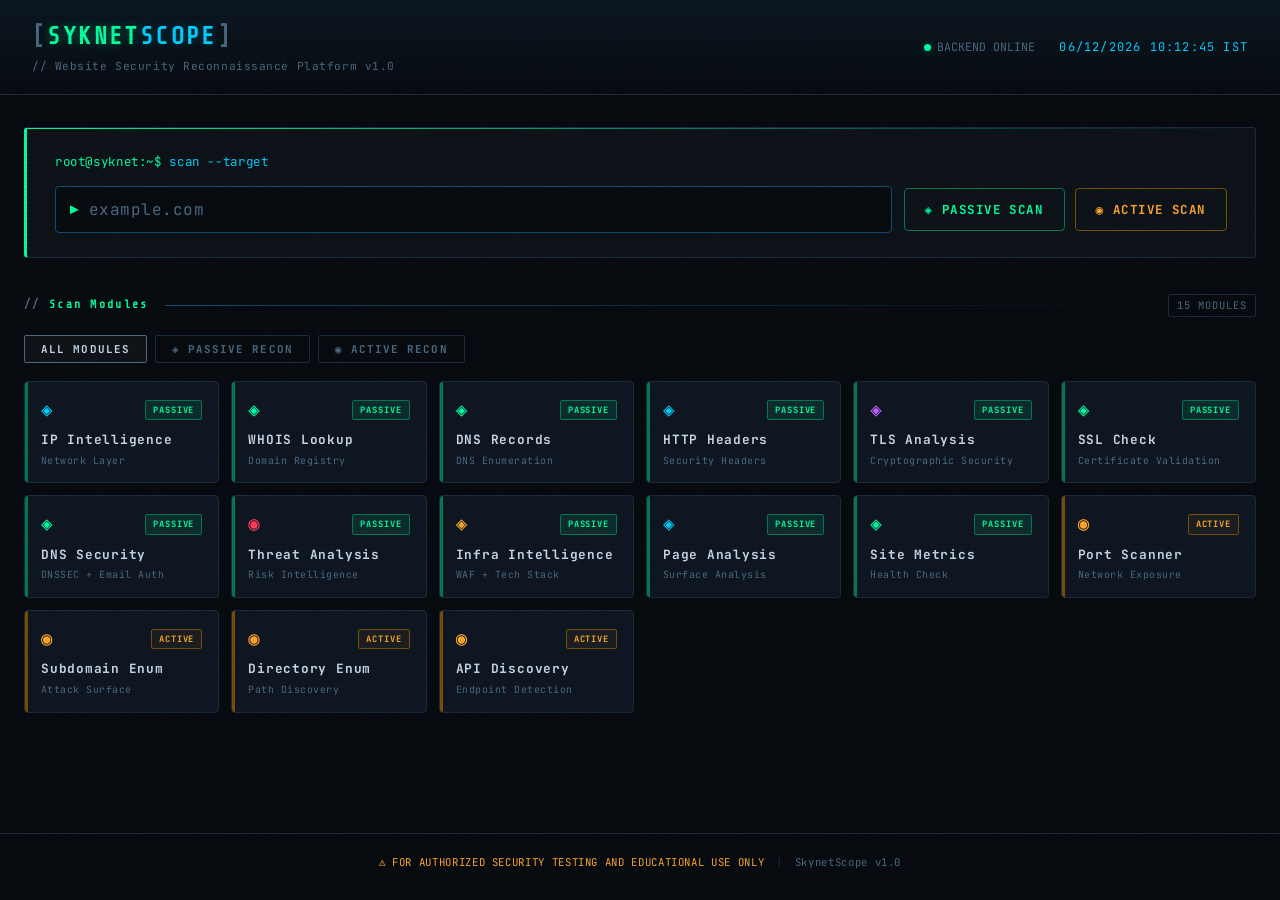
==== commit c38bfbd6: "Update index.html" ====
--- a/index.html
+++ b/index.html
@@ -440,7 +440,7 @@
 <footer>
   <span class="fw">⚠ FOR AUTHORIZED SECURITY TESTING AND EDUCATIONAL USE ONLY</span>
   <span class="fs">|</span>
-  <span>SyknetScope v1.0</span>
+  <span>SkynetScope v1.0</span>
 </footer>
 
 <script>
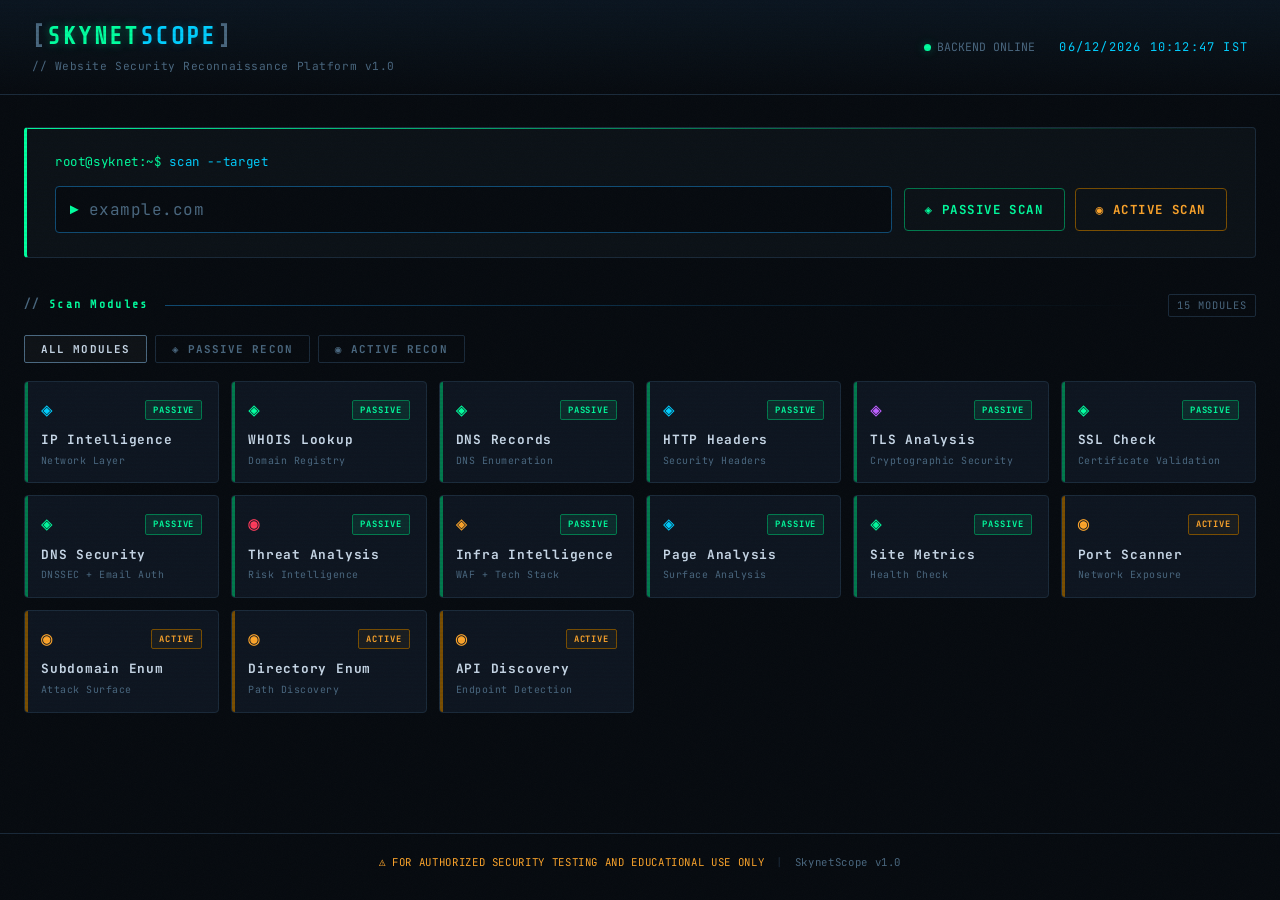
==== commit 9e4f9996: "Correct spelling of 'SyknetScope' to 'SkynetScope'" ====
--- a/index.html
+++ b/index.html
@@ -3,7 +3,7 @@
 <head>
 <meta charset="UTF-8">
 <meta name="viewport" content="width=device-width, initial-scale=1.0">
-<title>SyknetScope — Web Recon</title>
+<title>SkynetScope — Web Recon</title>
 <link rel="preconnect" href="https://fonts.googleapis.com">
 <link rel="preconnect" href="https://fonts.gstatic.com" crossorigin>
 <link href="https://fonts.googleapis.com/css2?family=JetBrains+Mono:wght@300;400;500;700&family=Share+Tech+Mono&display=swap" rel="stylesheet">
@@ -320,7 +320,7 @@
 <header>
   <div>
     <div class="logo">
-      <span class="logo-bracket">[</span><span class="logo-text">SYKNET</span><span class="logo-accent">SCOPE</span><span class="logo-bracket">]</span>
+      <span class="logo-bracket">[</span><span class="logo-text">SKYNET</span><span class="logo-accent">SCOPE</span><span class="logo-bracket">]</span>
     </div>
     <div class="tagline">// Website Security Reconnaissance Platform v1.0</div>
   </div>
@@ -775,7 +775,7 @@
 }
 function exportTXT(){
   if(!lastData)return;
-  const lines=["═══════════════════════════════════","  SYKNETSCOPE — Recon Report","═══════════════════════════════════",`  Target   : ${lastDomain}`,`  Scan Type: ${lastType.toUpperCase()}`,`  Generated: ${getIST()}`,"═══════════════════════════════════",""];
+  const lines=["═══════════════════════════════════","  SKYNETSCOPE — Recon Report","═══════════════════════════════════",`  Target   : ${lastDomain}`,`  Scan Type: ${lastType.toUpperCase()}`,`  Generated: ${getIST()}`,"═══════════════════════════════════",""];
   flatTXT(lastData,"",lines);
   dl(new Blob([lines.join("\n")],{type:"text/plain"}),`syknet_${lastDomain}_${lastType}.txt`);
 }
@@ -792,7 +792,7 @@
   const domain=lastDomain,type=lastType.toUpperCase(),ist=getIST();
   const secs=lastType==="passive"?buildPassPDF(lastData):buildActPDF(lastData);
   const win=window.open("","_blank");
-  win.document.write(`<!DOCTYPE html><html><head><meta charset="UTF-8"><title>SyknetScope — ${domain}</title>
+  win.document.write(`<!DOCTYPE html><html><head><meta charset="UTF-8"><title>SkynetScope — ${domain}</title>
   <link href="https://fonts.googleapis.com/css2?family=JetBrains+Mono:wght@400;700&display=swap" rel="stylesheet">
   <style>*{box-sizing:border-box;margin:0;padding:0;}body{font-family:'JetBrains Mono',monospace;background:#fff;color:#111;font-size:11px;padding:32px;}
   h1{font-size:17px;border-bottom:2px solid #111;padding-bottom:8px;margin-bottom:4px;}
@@ -805,7 +805,7 @@
   .foot{margin-top:28px;border-top:1px solid #ccc;padding-top:8px;font-size:9px;color:#999;}
   .rL{font-weight:bold;} .rLow{color:green;} .rMed{color:#b85c00;} .rHigh{color:red;}
   @media print{body{padding:16px;}}</style></head><body>
-  <h1>⬡ SyknetScope — Security Report</h1>
+  <h1>⬡ SkynetScope — Security Report</h1>
   <div class="meta">Target: <b>${domain}</b> | ${type} RECON | ${ist}</div>
   ${secs}
   <div class="foot">⚠ For authorized security testing and educational use only — SyknetScope v1.0</div>
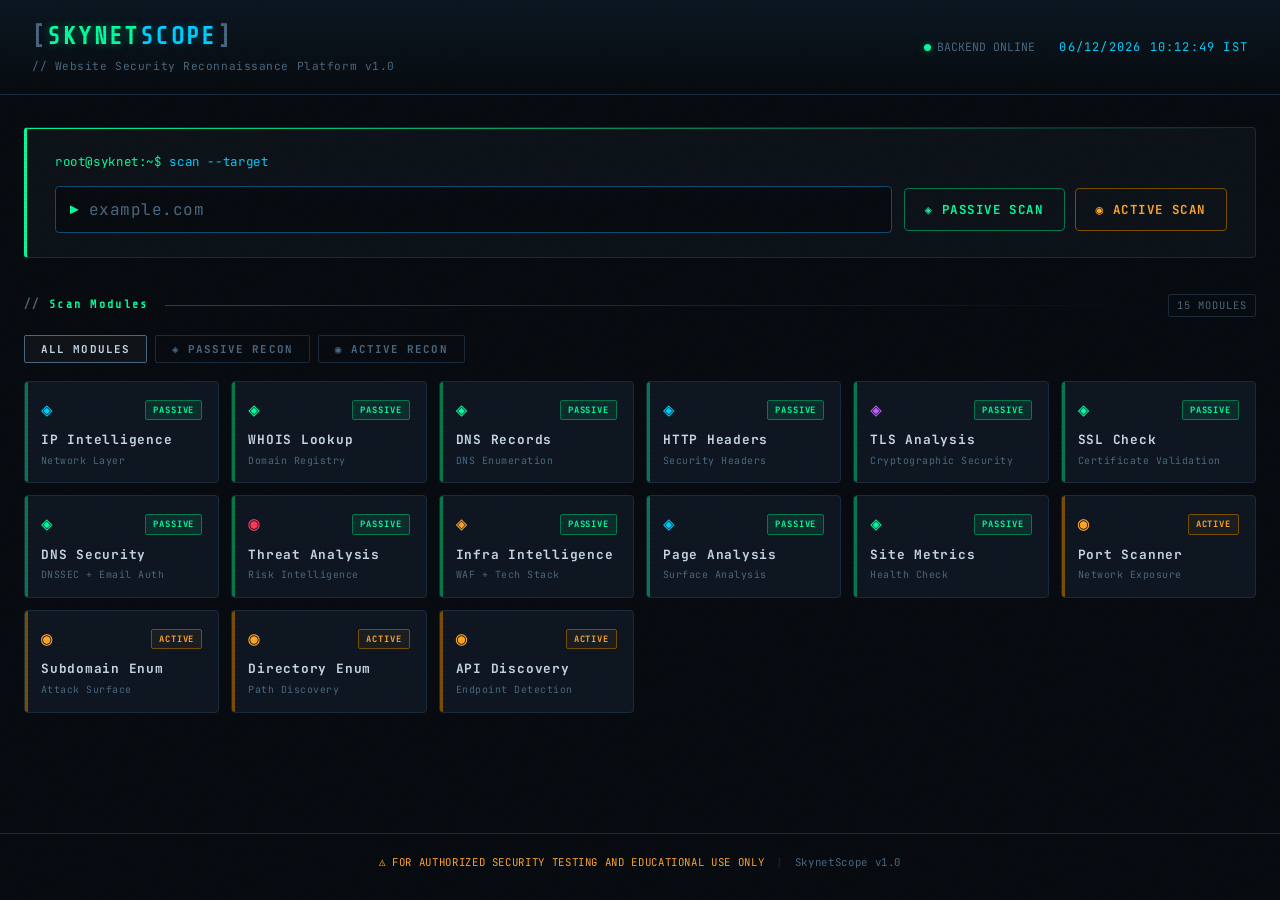
==== commit 7375f2b8: "Fix title formatting in index.html" ====
--- a/index.html
+++ b/index.html
@@ -3,7 +3,7 @@
 <head>
 <meta charset="UTF-8">
 <meta name="viewport" content="width=device-width, initial-scale=1.0">
-<title>SkynetScope — Web Recon</title>
+<title>SkynetScope - Web Recon</title>
 <link rel="preconnect" href="https://fonts.googleapis.com">
 <link rel="preconnect" href="https://fonts.gstatic.com" crossorigin>
 <link href="https://fonts.googleapis.com/css2?family=JetBrains+Mono:wght@300;400;500;700&family=Share+Tech+Mono&display=swap" rel="stylesheet">
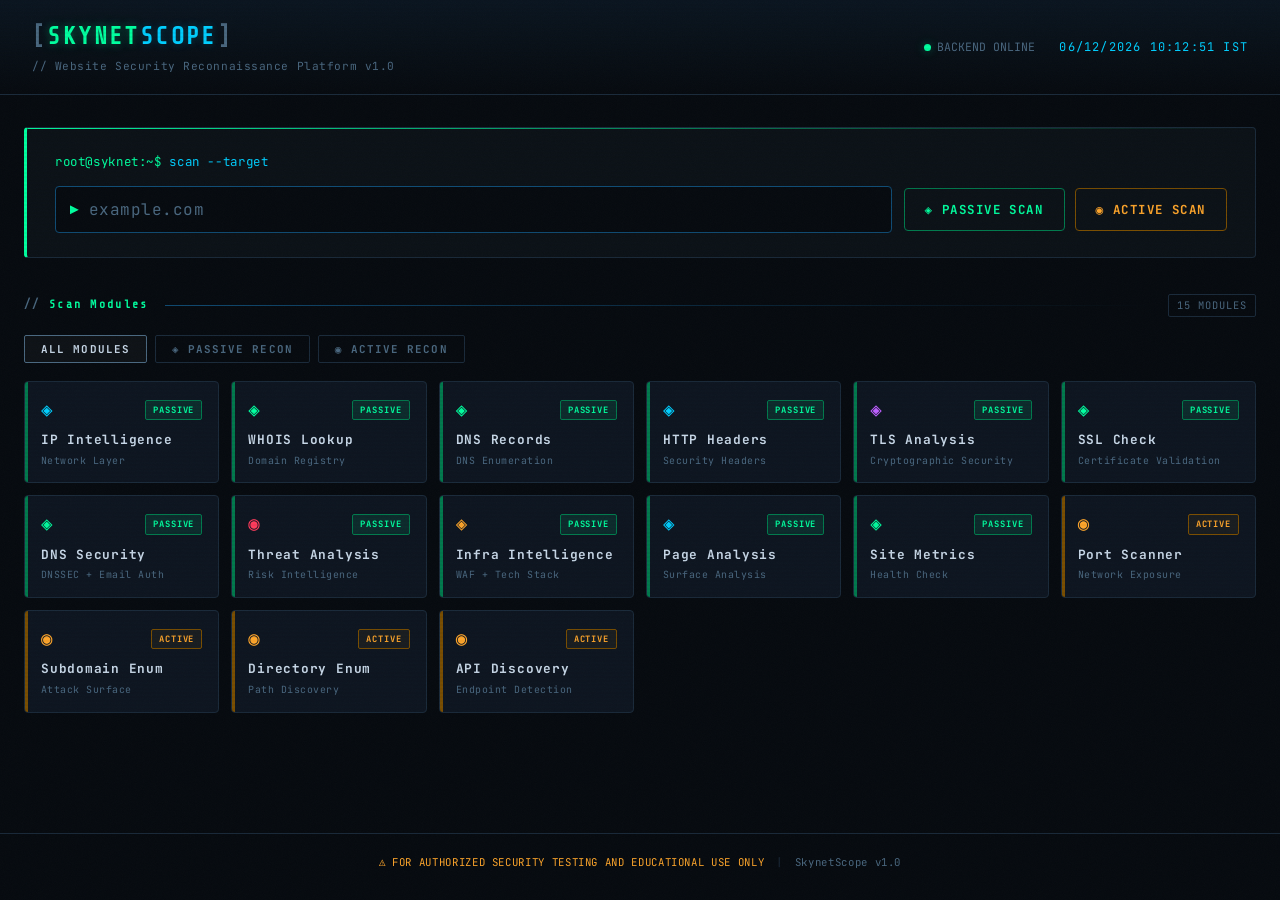
==== commit 061e11f8: "Update title in index.html to 'SkynetScope: WebRecon'" ====
--- a/index.html
+++ b/index.html
@@ -3,7 +3,7 @@
 <head>
 <meta charset="UTF-8">
 <meta name="viewport" content="width=device-width, initial-scale=1.0">
-<title>SkynetScope - Web Recon</title>
+<title>SkynetScope: WebRecon</title>
 <link rel="preconnect" href="https://fonts.googleapis.com">
 <link rel="preconnect" href="https://fonts.gstatic.com" crossorigin>
 <link href="https://fonts.googleapis.com/css2?family=JetBrains+Mono:wght@300;400;500;700&family=Share+Tech+Mono&display=swap" rel="stylesheet">
